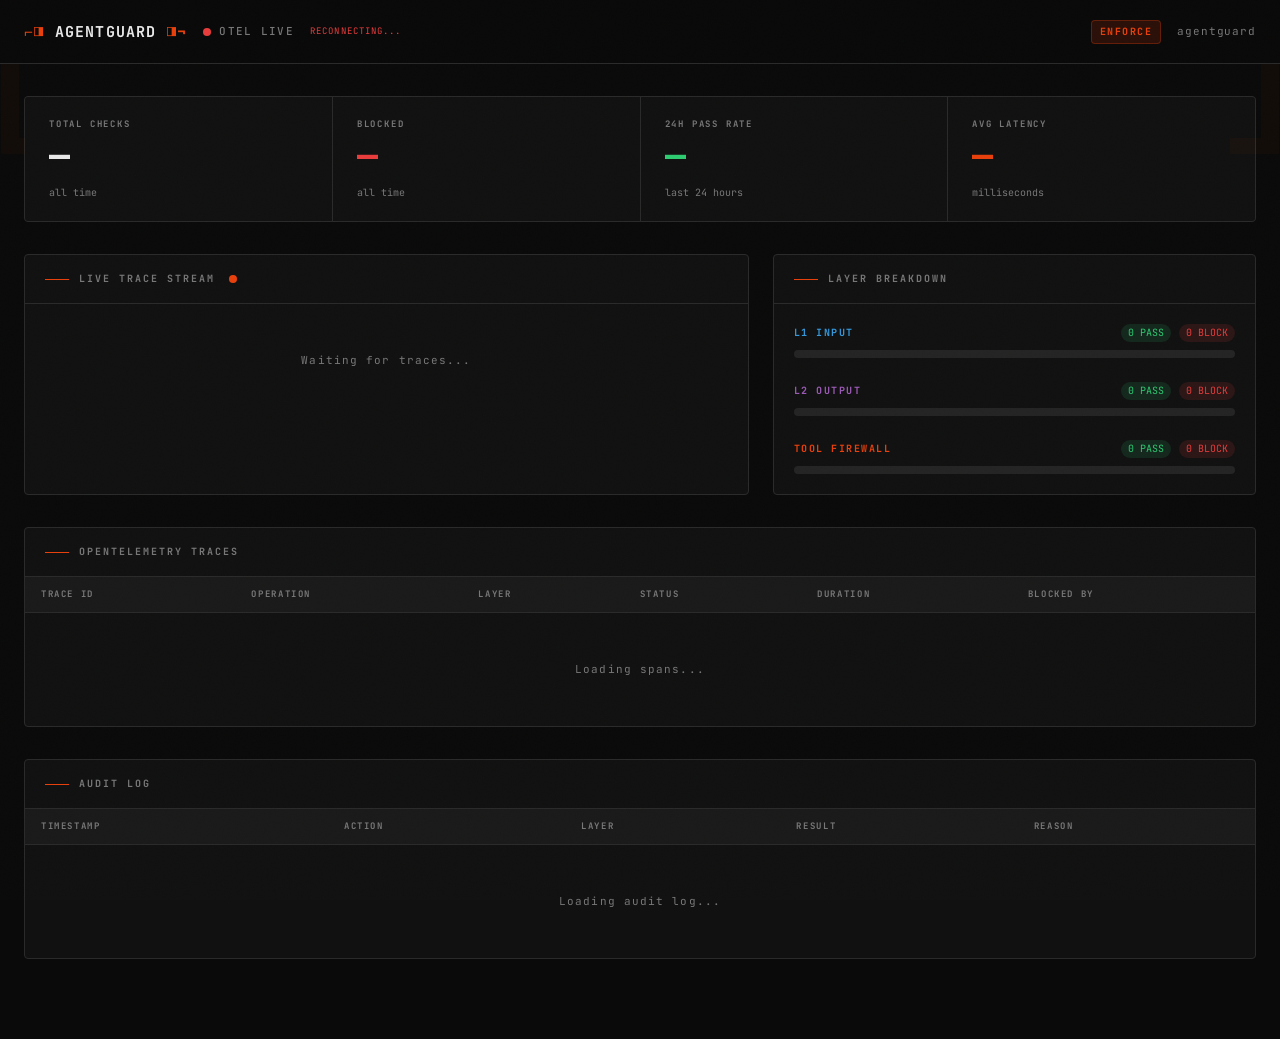
==== src/agentguard/dashboard/static/index.html @ bd4368d6 "feat(dashboard): add OTel live dashboard with Jaeger + NamoFans UI - FastAPI server proxies Jaeger R" ====
<!DOCTYPE html>
<html lang="en">
<head>
  <meta charset="UTF-8" />
  <meta name="viewport" content="width=device-width, initial-scale=1.0" />
  <title>AgentGuard — OTel Live Dashboard</title>
  <link rel="preconnect" href="https://fonts.googleapis.com" />
  <link rel="preconnect" href="https://fonts.gstatic.com" crossorigin />
  <link href="https://fonts.googleapis.com/css2?family=Bebas+Neue&family=Manrope:wght@400;500;600;700&family=JetBrains+Mono:wght@400;500;700&display=swap" rel="stylesheet" />

  <style>
    /* =========================================================
       DESIGN TOKENS
    ========================================================= */
    :root {
      --black:    #0a0a0a;
      --black2:   #111111;
      --black3:   #1a1a1a;
      --black4:   #242424;
      --border:   #2a2a2a;
      --border2:  #333333;
      --text:     #e8e8e8;
      --muted:    #777777;
      --orange:   #e8400c;
      --orange2:  #ff5a2b;
      --red:      #e83c3c;
      --green:    #2ecc71;
      --green2:   #27ae60;
      --blue:     #3498db;
      --mono:     'JetBrains Mono', monospace;
      --sans:     'Manrope', sans-serif;
      --display:  'Bebas Neue', sans-serif;
      --radius:   4px;
      --nav-h:    64px;
    }

    /* =========================================================
       RESET + BASE
    ========================================================= */
    *, *::before, *::after { box-sizing: border-box; margin: 0; padding: 0; }

    html { scroll-behavior: smooth; }

    body {
      background: var(--black);
      color: var(--text);
      font-family: var(--sans);
      font-size: 14px;
      line-height: 1.6;
      min-height: 100vh;
      overflow-x: hidden;
    }

    /* grain overlay */
    body::after {
      content: '';
      position: fixed;
      inset: 0;
      pointer-events: none;
      z-index: 9999;
      background-image: url("data:image/svg+xml,%3Csvg xmlns='http://www.w3.org/2000/svg' width='300' height='300'%3E%3Cfilter id='noise'%3E%3CfeTurbulence type='fractalNoise' baseFrequency='0.85' numOctaves='4' stitchTiles='stitch'/%3E%3C/filter%3E%3Crect width='300' height='300' filter='url(%23noise)' opacity='0.04'/%3E%3C/svg%3E");
      opacity: 0.4;
    }

    a { color: inherit; text-decoration: none; }

    /* =========================================================
       SCROLLBAR
    ========================================================= */
    ::-webkit-scrollbar { width: 6px; height: 6px; }
    ::-webkit-scrollbar-track { background: var(--black2); }
    ::-webkit-scrollbar-thumb { background: var(--border2); border-radius: 3px; }

    /* =========================================================
       KEYFRAMES
    ========================================================= */
    @keyframes pulse {
      0%, 100% { opacity: 1; transform: scale(1); }
      50%       { opacity: 0.4; transform: scale(0.8); }
    }

    @keyframes fadeUp {
      from { opacity: 0; transform: translateY(8px); }
      to   { opacity: 1; transform: translateY(0); }
    }

    @keyframes growWidth {
      from { width: 0%; }
      to   { width: var(--target-w, 0%); }
    }

    /* =========================================================
       NAVBAR
    ========================================================= */
    .navbar {
      position: fixed;
      top: 0; left: 0; right: 0;
      height: var(--nav-h);
      background: rgba(10,10,10,0.92);
      backdrop-filter: blur(16px);
      -webkit-backdrop-filter: blur(16px);
      border-bottom: 1px solid var(--border);
      z-index: 100;
      display: flex;
      align-items: center;
      padding: 0 24px;
      gap: 16px;
    }

    .nav-logo {
      font-family: var(--mono);
      font-size: 15px;
      font-weight: 700;
      letter-spacing: 0.08em;
      color: var(--text);
      white-space: nowrap;
    }

    .nav-logo span { color: var(--orange); }

    .nav-live {
      display: flex;
      align-items: center;
      gap: 8px;
      font-family: var(--mono);
      font-size: 11px;
      font-weight: 500;
      letter-spacing: 0.12em;
      color: var(--muted);
      text-transform: uppercase;
    }

    .nav-dot {
      width: 8px; height: 8px;
      border-radius: 50%;
      background: var(--orange);
      animation: pulse 2s ease-in-out infinite;
      flex-shrink: 0;
    }

    .nav-dot.green { background: var(--green); }
    .nav-dot.red   { background: var(--red); animation: pulse 1s ease-in-out infinite; }

    .nav-spacer { flex: 1; }

    .nav-badge {
      font-family: var(--mono);
      font-size: 10px;
      font-weight: 700;
      letter-spacing: 0.15em;
      padding: 3px 8px;
      border-radius: var(--radius);
      text-transform: uppercase;
    }

    .badge-enforce  { background: rgba(232,64,12,0.15); color: var(--orange); border: 1px solid rgba(232,64,12,0.3); }
    .badge-monitor  { background: rgba(52,152,219,0.15); color: var(--blue); border: 1px solid rgba(52,152,219,0.3); }
    .badge-dryrun   { background: rgba(119,119,119,0.15); color: var(--muted); border: 1px solid rgba(119,119,119,0.3); }

    .nav-service {
      font-family: var(--mono);
      font-size: 11px;
      color: var(--muted);
      letter-spacing: 0.08em;
    }

    /* =========================================================
       LAYOUT
    ========================================================= */
    .page {
      padding-top: calc(var(--nav-h) + 24px);
      padding-bottom: 48px;
      max-width: 1400px;
      margin: 0 auto;
      padding-left: 24px;
      padding-right: 24px;
    }

    /* =========================================================
       EYEBROW
    ========================================================= */
    .eyebrow {
      display: flex;
      align-items: center;
      gap: 10px;
      font-family: var(--mono);
      font-size: 10px;
      font-weight: 700;
      letter-spacing: 0.2em;
      color: var(--muted);
      text-transform: uppercase;
      margin-bottom: 16px;
    }

    .eyebrow::before {
      content: '';
      display: inline-block;
      width: 24px; height: 1px;
      background: var(--orange);
      flex-shrink: 0;
    }

    /* =========================================================
       STATS STRIP
    ========================================================= */
    .stats-strip {
      display: grid;
      grid-template-columns: repeat(4, 1fr);
      gap: 1px;
      background: var(--border);
      border: 1px solid var(--border);
      border-radius: var(--radius);
      overflow: hidden;
      margin-bottom: 32px;
    }

    .stat-card {
      background: var(--black2);
      padding: 20px 24px;
      transition: background 0.2s ease;
      position: relative;
      overflow: hidden;
    }

    .stat-card::before {
      content: '';
      position: absolute;
      top: 0; left: 0; right: 0;
      height: 2px;
      background: transparent;
      transition: background 0.2s ease;
    }

    .stat-card:hover::before   { background: var(--orange); }
    .stat-card:hover           { background: var(--black3); }

    .stat-label {
      font-family: var(--mono);
      font-size: 9px;
      font-weight: 700;
      letter-spacing: 0.2em;
      text-transform: uppercase;
      color: var(--muted);
      margin-bottom: 8px;
    }

    .stat-value {
      font-family: var(--display);
      font-size: 42px;
      line-height: 1;
      letter-spacing: 0.02em;
    }

    .stat-value.white  { color: var(--text); }
    .stat-value.red    { color: var(--red); }
    .stat-value.green  { color: var(--green); }
    .stat-value.orange { color: var(--orange); }

    .stat-sub {
      font-family: var(--mono);
      font-size: 10px;
      color: var(--muted);
      margin-top: 4px;
    }

    /* =========================================================
       TWO-COLUMN SPLIT
    ========================================================= */
    .two-col {
      display: grid;
      grid-template-columns: 60fr 40fr;
      gap: 24px;
      margin-bottom: 32px;
    }

    @media (max-width: 900px) {
      .two-col { grid-template-columns: 1fr; }
      .stats-strip { grid-template-columns: repeat(2, 1fr); }
    }

    /* =========================================================
       PANEL / CARD BASE
    ========================================================= */
    .panel {
      background: var(--black2);
      border: 1px solid var(--border);
      border-radius: var(--radius);
      overflow: hidden;
    }

    .panel-header {
      padding: 16px 20px;
      border-bottom: 1px solid var(--border);
      display: flex;
      align-items: center;
      gap: 10px;
    }

    .panel-body {
      padding: 0;
      overflow: hidden;
    }

    /* =========================================================
       LIVE FEED
    ========================================================= */
    .feed-list {
      list-style: none;
      max-height: 420px;
      overflow-y: auto;
    }

    .feed-row {
      display: grid;
      grid-template-columns: 90px 1fr 80px 72px 64px;
      gap: 0;
      padding: 10px 20px;
      border-bottom: 1px solid var(--border);
      align-items: center;
      animation: fadeUp 0.25s ease both;
      transition: background 0.15s ease;
      cursor: default;
    }

    .feed-row:hover { background: var(--black3); }

    .feed-ts {
      font-family: var(--mono);
      font-size: 10px;
      color: var(--muted);
    }

    .feed-op {
      font-family: var(--mono);
      font-size: 11px;
      color: var(--text);
      white-space: nowrap;
      overflow: hidden;
      text-overflow: ellipsis;
    }

    .feed-layer { justify-self: center; }
    .feed-status { justify-self: center; }

    .feed-dur {
      font-family: var(--mono);
      font-size: 10px;
      color: var(--muted);
      text-align: right;
    }

    /* Layer tag */
    .layer-tag {
      font-family: var(--mono);
      font-size: 9px;
      font-weight: 700;
      letter-spacing: 0.1em;
      padding: 2px 6px;
      border-radius: 2px;
      text-transform: uppercase;
      white-space: nowrap;
    }

    .layer-l1    { background: rgba(52,152,219,0.12); color: var(--blue); }
    .layer-l2    { background: rgba(155,89,182,0.12); color: #9b59b6; }
    .layer-tool  { background: rgba(232,64,12,0.12);  color: var(--orange); }
    .layer-unk   { background: rgba(119,119,119,0.12); color: var(--muted); }

    /* Status pill */
    .pill {
      font-family: var(--mono);
      font-size: 9px;
      font-weight: 700;
      letter-spacing: 0.12em;
      padding: 2px 8px;
      border-radius: 20px;
      text-transform: uppercase;
      white-space: nowrap;
    }

    .pill-safe    { background: rgba(46,204,113,0.12); color: var(--green); border: 1px solid rgba(46,204,113,0.25); }
    .pill-blocked { background: rgba(232,60,60,0.12);  color: var(--red);   border: 1px solid rgba(232,60,60,0.25); }

    /* =========================================================
       LAYER BREAKDOWN
    ========================================================= */
    .breakdown-list {
      list-style: none;
      padding: 20px;
      display: flex;
      flex-direction: column;
      gap: 24px;
    }

    .breakdown-item {}

    .breakdown-meta {
      display: flex;
      justify-content: space-between;
      align-items: center;
      margin-bottom: 8px;
    }

    .breakdown-label {
      font-family: var(--mono);
      font-size: 10px;
      font-weight: 700;
      letter-spacing: 0.15em;
      text-transform: uppercase;
    }

    .breakdown-counts {
      display: flex;
      gap: 8px;
    }

    .count-badge {
      font-family: var(--mono);
      font-size: 10px;
      padding: 1px 7px;
      border-radius: 20px;
    }

    .count-pass  { background: rgba(46,204,113,0.12); color: var(--green); }
    .count-block { background: rgba(232,60,60,0.12);  color: var(--red); }

    .bar-track {
      height: 8px;
      background: var(--black4);
      border-radius: 4px;
      overflow: hidden;
      position: relative;
    }

    .bar-fill {
      position: absolute;
      top: 0; left: 0;
      height: 100%;
      border-radius: 4px;
    }

    .bar-pass  { background: var(--green2); }
    .bar-block { background: var(--red); }

    /* =========================================================
       TABLES
    ========================================================= */
    .section { margin-bottom: 32px; }

    .table-wrap {
      overflow-x: auto;
    }

    table {
      width: 100%;
      border-collapse: collapse;
    }

    thead tr {
      background: var(--black3);
      border-bottom: 1px solid var(--border);
    }

    th {
      font-family: var(--mono);
      font-size: 9px;
      font-weight: 700;
      letter-spacing: 0.18em;
      text-transform: uppercase;
      color: var(--muted);
      padding: 10px 16px;
      text-align: left;
      white-space: nowrap;
    }

    tbody tr {
      border-bottom: 1px solid var(--border);
      cursor: pointer;
      transition: background 0.12s ease;
    }

    tbody tr:hover { background: var(--black3); }

    tbody tr:last-child { border-bottom: none; }

    td {
      padding: 10px 16px;
      font-family: var(--mono);
      font-size: 11px;
      color: var(--text);
      vertical-align: middle;
    }

    .td-muted { color: var(--muted); }
    .td-orange { color: var(--orange); }

    /* Expandable row */
    .span-detail-row {
      display: none;
      background: var(--black);
    }

    .span-detail-row.open { display: table-row; }

    .span-detail-inner {
      padding: 12px 16px 16px 16px;
      font-family: var(--mono);
      font-size: 11px;
      color: var(--muted);
      line-height: 1.8;
      border-top: 1px solid var(--border);
    }

    .span-detail-inner strong {
      color: var(--orange);
      font-weight: 600;
    }

    /* =========================================================
       DECORATIVE BRACKETS
    ========================================================= */
    .brackets {
      position: relative;
    }

    .brackets::before,
    .brackets::after {
      content: attr(data-bracket);
      position: absolute;
      font-family: var(--mono);
      font-size: 200px;
      line-height: 1;
      color: rgba(232,64,12,0.04);
      pointer-events: none;
      user-select: none;
      top: -40px;
    }

    .brackets::before { content: '['; left: -40px; }
    .brackets::after  { content: ']'; right: -40px; }

    /* =========================================================
       STATUS PILL VARIANTS
    ========================================================= */
    .s-success   { background: rgba(46,204,113,0.12); color: var(--green); border: 1px solid rgba(46,204,113,0.25); }
    .s-highlight { background: rgba(232,60,60,0.12);  color: var(--red);   border: 1px solid rgba(232,60,60,0.25); }

    /* =========================================================
       EMPTY STATE
    ========================================================= */
    .empty-state {
      padding: 48px 24px;
      text-align: center;
      font-family: var(--mono);
      font-size: 11px;
      color: var(--muted);
      letter-spacing: 0.1em;
    }

    /* =========================================================
       CONNECTION STATUS
    ========================================================= */
    #conn-status {
      font-family: var(--mono);
      font-size: 9px;
      letter-spacing: 0.12em;
      text-transform: uppercase;
      transition: color 0.3s;
    }

  </style>
</head>
<body>

<!-- =========================================================
     NAVBAR
========================================================= -->
<nav class="navbar">
  <div class="nav-logo">
    <span>⌐◨</span> AGENTGUARD <span>◨¬</span>
  </div>

  <div class="nav-live">
    <div class="nav-dot" id="live-dot"></div>
    OTEL LIVE
  </div>

  <span id="conn-status" style="color: var(--muted);">connecting...</span>

  <div class="nav-spacer"></div>

  <span id="nav-mode-badge" class="nav-badge badge-enforce">ENFORCE</span>
  <span class="nav-service" id="nav-service">agentguard</span>
</nav>

<!-- =========================================================
     PAGE
========================================================= -->
<main class="page brackets">

  <!-- STATS STRIP -->
  <div class="stats-strip" style="margin-top:8px;">
    <div class="stat-card">
      <div class="stat-label">Total Checks</div>
      <div class="stat-value white" id="stat-total">—</div>
      <div class="stat-sub">all time</div>
    </div>
    <div class="stat-card">
      <div class="stat-label">Blocked</div>
      <div class="stat-value red" id="stat-blocked">—</div>
      <div class="stat-sub">all time</div>
    </div>
    <div class="stat-card">
      <div class="stat-label">24h Pass Rate</div>
      <div class="stat-value green" id="stat-passrate">—</div>
      <div class="stat-sub">last 24 hours</div>
    </div>
    <div class="stat-card">
      <div class="stat-label">Avg Latency</div>
      <div class="stat-value orange" id="stat-latency">—</div>
      <div class="stat-sub">milliseconds</div>
    </div>
  </div>

  <!-- TWO-COLUMN LAYOUT -->
  <div class="two-col">

    <!-- LEFT: LIVE FEED -->
    <div class="panel">
      <div class="panel-header">
        <div class="eyebrow" style="margin:0;">LIVE TRACE STREAM</div>
        <div class="nav-dot" style="margin-left:4px;"></div>
      </div>
      <div class="panel-body">
        <ul class="feed-list" id="feed-list">
          <li class="empty-state" id="feed-empty">Waiting for traces...</li>
        </ul>
      </div>
    </div>

    <!-- RIGHT: LAYER BREAKDOWN -->
    <div class="panel">
      <div class="panel-header">
        <div class="eyebrow" style="margin:0;">LAYER BREAKDOWN</div>
      </div>
      <div class="panel-body">
        <ul class="breakdown-list">

          <li class="breakdown-item">
            <div class="breakdown-meta">
              <span class="breakdown-label" style="color:var(--blue);">L1 INPUT</span>
              <div class="breakdown-counts">
                <span class="count-badge count-pass" id="l1-pass">0 PASS</span>
                <span class="count-badge count-block" id="l1-block">0 BLOCK</span>
              </div>
            </div>
            <div class="bar-track">
              <div class="bar-fill bar-pass" id="l1-bar-pass" style="width:0%;"></div>
            </div>
          </li>

          <li class="breakdown-item">
            <div class="breakdown-meta">
              <span class="breakdown-label" style="color:#9b59b6;">L2 OUTPUT</span>
              <div class="breakdown-counts">
                <span class="count-badge count-pass" id="l2-pass">0 PASS</span>
                <span class="count-badge count-block" id="l2-block">0 BLOCK</span>
              </div>
            </div>
            <div class="bar-track">
              <div class="bar-fill bar-pass" id="l2-bar-pass" style="width:0%;"></div>
            </div>
          </li>

          <li class="breakdown-item">
            <div class="breakdown-meta">
              <span class="breakdown-label" style="color:var(--orange);">TOOL FIREWALL</span>
              <div class="breakdown-counts">
                <span class="count-badge count-pass" id="tf-pass">0 PASS</span>
                <span class="count-badge count-block" id="tf-block">0 BLOCK</span>
              </div>
            </div>
            <div class="bar-track">
              <div class="bar-fill bar-pass" id="tf-bar-pass" style="width:0%;"></div>
            </div>
          </li>

        </ul>
      </div>
    </div>

  </div>

  <!-- OTEL SPANS TABLE -->
  <div class="section panel">
    <div class="panel-header">
      <div class="eyebrow" style="margin:0;">OPENTELEMETRY TRACES</div>
    </div>
    <div class="panel-body table-wrap">
      <table id="spans-table">
        <thead>
          <tr>
            <th>Trace ID</th>
            <th>Operation</th>
            <th>Layer</th>
            <th>Status</th>
            <th>Duration</th>
            <th>Blocked By</th>
          </tr>
        </thead>
        <tbody id="spans-tbody">
          <tr><td colspan="6" class="empty-state">Loading spans...</td></tr>
        </tbody>
      </table>
    </div>
  </div>

  <!-- AUDIT LOG TABLE -->
  <div class="section panel">
    <div class="panel-header">
      <div class="eyebrow" style="margin:0;">AUDIT LOG</div>
    </div>
    <div class="panel-body table-wrap">
      <table id="audit-table">
        <thead>
          <tr>
            <th>Timestamp</th>
            <th>Action</th>
            <th>Layer</th>
            <th>Result</th>
            <th>Reason</th>
          </tr>
        </thead>
        <tbody id="audit-tbody">
          <tr><td colspan="5" class="empty-state">Loading audit log...</td></tr>
        </tbody>
      </table>
    </div>
  </div>

</main>

<script>
// =========================================================
//  UTILITIES
// =========================================================

const $ = id => document.getElementById(id);

function fmtTime(ms) {
  const d = new Date(ms);
  return d.toLocaleTimeString('en-US', { hour12: false, hour: '2-digit', minute: '2-digit', second: '2-digit' });
}

function fmtTs(isoStr) {
  try {
    const d = new Date(isoStr);
    return d.toLocaleTimeString('en-US', { hour12: false });
  } catch { return isoStr; }
}

function layerClass(layer) {
  if (layer === 'l1_input')     return 'layer-l1';
  if (layer === 'l2_output')    return 'layer-l2';
  if (layer === 'tool_firewall') return 'layer-tool';
  return 'layer-unk';
}

function layerLabel(layer) {
  if (layer === 'l1_input')     return 'L1';
  if (layer === 'l2_output')    return 'L2';
  if (layer === 'tool_firewall') return 'TOOL';
  return layer || '—';
}

function pillHtml(status) {
  if (status === 'blocked') return '<span class="pill pill-blocked">BLOCKED</span>';
  return '<span class="pill pill-safe">SAFE</span>';
}

function shortId(id) {
  return id ? id.slice(0, 12) + '…' : '—';
}

// =========================================================
//  STATS CARDS
// =========================================================

function handleStats(data) {
  $('stat-total').textContent   = data.total_spans ?? '—';
  $('stat-blocked').textContent = data.blocked_spans ?? '—';

  const pr = data.pass_rate_24h;
  $('stat-passrate').textContent = (pr != null) ? (pr * 100).toFixed(1) + '%' : '—';

  const lat = data.avg_duration_ms;
  $('stat-latency').textContent = (lat != null) ? lat + 'ms' : '—';

  // Layer breakdown bars
  const lb = data.layer_breakdown || {};

  function updateLayer(prefix, layerData) {
    if (!layerData) return;
    const pass  = layerData.pass  || 0;
    const block = layerData.block || 0;
    const total = pass + block;
    const passW = total > 0 ? Math.round((pass / total) * 100) : 0;

    $(prefix + '-pass').textContent  = pass  + ' PASS';
    $(prefix + '-block').textContent = block + ' BLOCK';

    const bar = $(prefix + '-bar-pass');
    bar.style.width = passW + '%';
    bar.style.animation = 'none';
    bar.getBoundingClientRect(); // reflow
    bar.style.animation = '';
  }

  updateLayer('l1', lb.l1_input);
  updateLayer('l2', lb.l2_output);
  updateLayer('tf', lb.tool_firewall);
}

// =========================================================
//  LIVE FEED
// =========================================================

let feedCount = 0;
const MAX_FEED = 50;

function handleSpan(data) {
  const list = $('feed-list');
  const empty = $('feed-empty');
  if (empty) empty.remove();

  const li = document.createElement('li');
  li.className = 'feed-row';

  const ts = data.start_ms ? fmtTime(data.start_ms) : '—';
  const op = data.operation_name || '—';
  const layer = data.layer || 'unknown';
  const status = data.status || 'safe';
  const dur = data.duration_ms != null ? data.duration_ms + 'ms' : '—';
  const blockedBy = data.blocked_by || '';

  li.innerHTML = `
    <span class="feed-ts">${ts}</span>
    <span class="feed-op" title="${op}">${op}</span>
    <span class="feed-layer"><span class="layer-tag ${layerClass(layer)}">${layerLabel(layer)}</span></span>
    <span class="feed-status">${pillHtml(status)}</span>
    <span class="feed-dur">${dur}</span>
  `;

  if (status === 'blocked' && blockedBy) {
    const byEl = document.createElement('span');
    byEl.style.cssText = 'display:block;font-family:var(--mono);font-size:9px;color:var(--orange);margin-top:2px;';
    byEl.textContent = '↳ ' + blockedBy;
    li.querySelector('.feed-op').after(byEl);
  }

  list.prepend(li);
  feedCount++;

  // Trim oldest rows
  while (list.children.length > MAX_FEED) {
    list.removeChild(list.lastChild);
  }
}

// =========================================================
//  SPANS TABLE
// =========================================================

let openDetailRow = null;

function renderSpans(spans) {
  const tbody = $('spans-tbody');
  if (!spans || spans.length === 0) {
    tbody.innerHTML = '<tr><td colspan="6" class="empty-state">No spans yet — run an agent to generate traces.</td></tr>';
    return;
  }

  tbody.innerHTML = '';
  spans.slice(0, 100).forEach((span, i) => {
    const row = document.createElement('tr');
    row.dataset.spanId = span.span_id;

    const layer = span.layer || 'unknown';
    const status = span.status || 'safe';

    row.innerHTML = `
      <td class="td-muted">${shortId(span.trace_id)}</td>
      <td>${span.operation_name || '—'}</td>
      <td><span class="layer-tag ${layerClass(layer)}">${layerLabel(layer)}</span></td>
      <td>${pillHtml(status)}</td>
      <td class="td-muted">${span.duration_ms != null ? span.duration_ms + 'ms' : '—'}</td>
      <td class="td-orange">${span.blocked_by || '—'}</td>
    `;

    // Detail row
    const detailRow = document.createElement('tr');
    detailRow.className = 'span-detail-row';
    detailRow.id = 'detail-' + i;

    const tagLines = Object.entries(span.tags || {})
      .map(([k, v]) => `<strong>${k}</strong>=${v}`)
      .join('<br>');

    detailRow.innerHTML = `<td colspan="6">
      <div class="span-detail-inner">
        <strong style="color:var(--muted);font-size:9px;letter-spacing:0.15em;">TRACE ID</strong><br>
        ${span.trace_id || '—'}<br><br>
        <strong style="color:var(--muted);font-size:9px;letter-spacing:0.15em;">SPAN ID</strong><br>
        ${span.span_id || '—'}<br><br>
        <strong style="color:var(--muted);font-size:9px;letter-spacing:0.15em;">TAGS</strong><br>
        ${tagLines || '(none)'}
      </div>
    </td>`;

    row.addEventListener('click', () => {
      if (openDetailRow && openDetailRow !== detailRow) {
        openDetailRow.classList.remove('open');
      }
      detailRow.classList.toggle('open');
      openDetailRow = detailRow.classList.contains('open') ? detailRow : null;
    });

    tbody.appendChild(row);
    tbody.appendChild(detailRow);
  });
}

async function loadSpans() {
  try {
    const resp = await fetch('/api/spans?limit=100');
    if (!resp.ok) return;
    const spans = await resp.json();
    renderSpans(spans);
  } catch (e) {
    console.warn('Failed to load spans:', e);
  }
}

// =========================================================
//  AUDIT TABLE
// =========================================================

function renderAudit(records) {
  const tbody = $('audit-tbody');
  if (!records || records.length === 0) {
    tbody.innerHTML = '<tr><td colspan="5" class="empty-state">No audit records yet.</td></tr>';
    return;
  }

  tbody.innerHTML = '';
  records.slice(0, 50).forEach(rec => {
    const row = document.createElement('tr');
    const safe = rec.safe === 1 || rec.safe === true;
    const pillClass = safe ? 's-success' : 's-highlight';
    const pillText  = safe ? 'ALLOWED' : 'BLOCKED';
    const layer = rec.layer || '—';
    const reason = rec.reason || '—';
    const ts = fmtTs(rec.ts);

    row.innerHTML = `
      <td class="td-muted">${ts}</td>
      <td>${rec.action || '—'}</td>
      <td><span class="layer-tag ${layerClass(layer)}">${layerLabel(layer)}</span></td>
      <td><span class="pill ${pillClass}">${pillText}</span></td>
      <td class="td-muted">${reason}</td>
    `;
    tbody.appendChild(row);
  });
}

async function loadAudit() {
  try {
    const resp = await fetch('/api/audit?limit=50');
    if (!resp.ok) return;
    const records = await resp.json();
    renderAudit(records);
  } catch (e) {
    console.warn('Failed to load audit:', e);
  }
}

// =========================================================
//  INITIAL STATS LOAD
// =========================================================

async function loadStats() {
  try {
    const resp = await fetch('/api/stats');
    if (!resp.ok) return;
    const stats = await resp.json();
    handleStats(stats);
  } catch (e) {
    console.warn('Failed to load initial stats:', e);
  }
}

// =========================================================
//  SSE CONNECTION
// =========================================================

let evtSource = null;
let reconnectTimer = null;

function connectSSE() {
  if (evtSource) evtSource.close();

  evtSource = new EventSource('/events');

  evtSource.addEventListener('span', e => {
    try {
      const data = JSON.parse(e.data);
      handleSpan(data);
    } catch { /* ignore parse errors */ }
  });

  evtSource.addEventListener('stats', e => {
    try {
      const data = JSON.parse(e.data);
      handleStats(data);
      // Refresh tables on stats update
      loadSpans();
      loadAudit();
    } catch { /* ignore */ }
  });

  evtSource.onopen = () => {
    const dot = $('live-dot');
    dot.classList.add('green');
    dot.classList.remove('red');
    $('conn-status').textContent = 'connected';
    $('conn-status').style.color = 'var(--green)';
    if (reconnectTimer) { clearTimeout(reconnectTimer); reconnectTimer = null; }
  };

  evtSource.onerror = () => {
    const dot = $('live-dot');
    dot.classList.add('red');
    dot.classList.remove('green');
    $('conn-status').textContent = 'reconnecting...';
    $('conn-status').style.color = 'var(--red)';
    evtSource.close();
    if (!reconnectTimer) {
      reconnectTimer = setTimeout(() => {
        reconnectTimer = null;
        connectSSE();
      }, 3000);
    }
  };
}

// =========================================================
//  BOOT
// =========================================================

document.addEventListener('DOMContentLoaded', () => {
  loadStats();
  loadSpans();
  loadAudit();
  connectSSE();
});
</script>
</body>
</html>
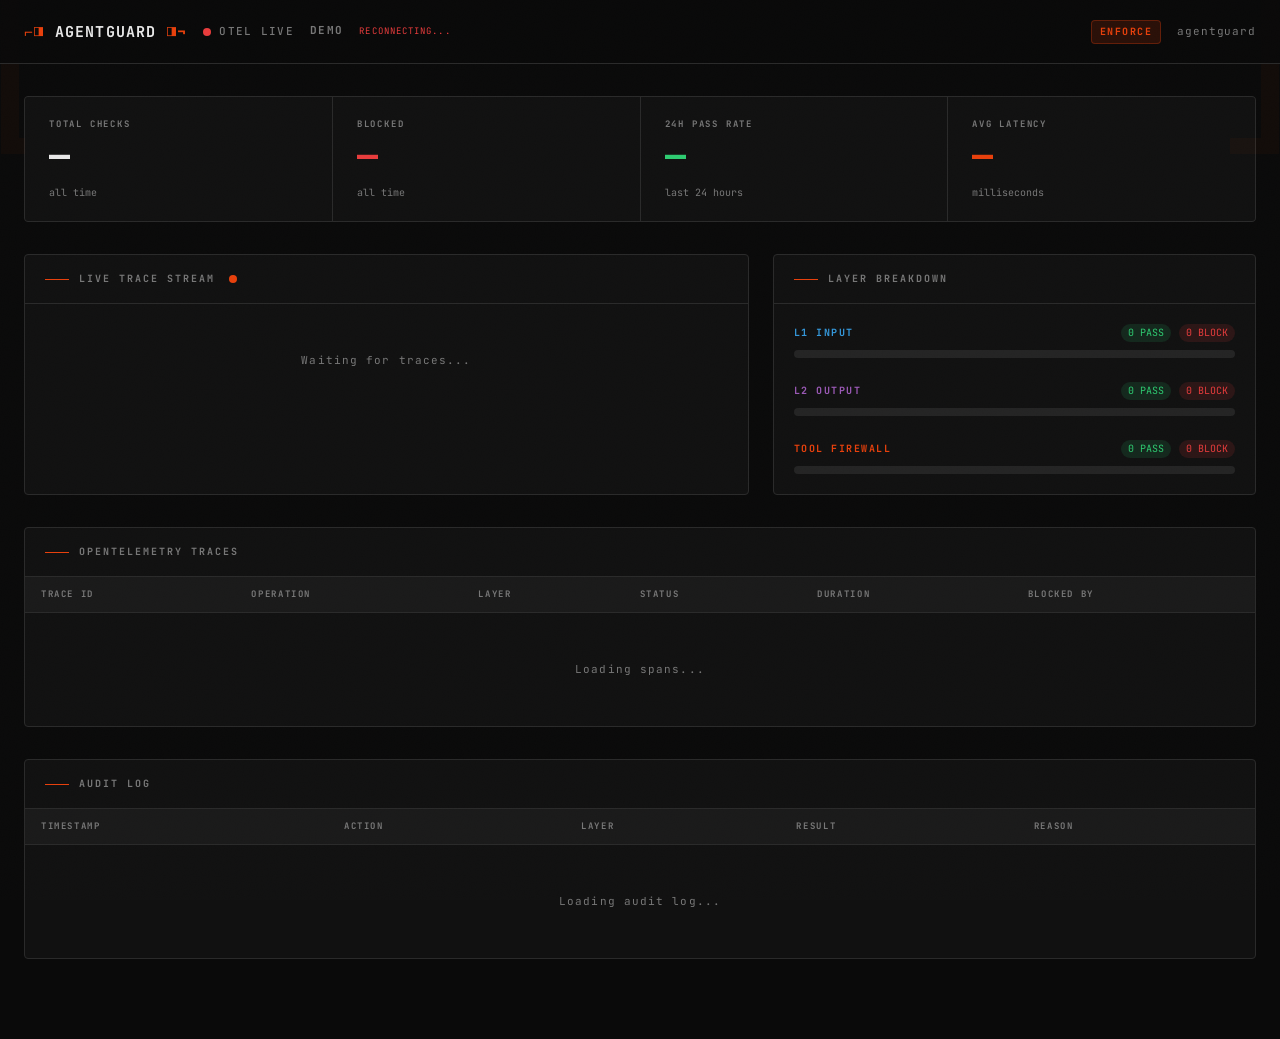
==== commit d990dec9: "feat(dashboard): add Demo UI playground at /demo" ====
--- a/src/agentguard/dashboard/static/index.html
+++ b/src/agentguard/dashboard/static/index.html
@@ -584,6 +584,8 @@
     <div class="nav-dot" id="live-dot"></div>
     OTEL LIVE
   </div>
+
+  <a href="/demo" style="font-family:var(--mono);font-size:11px;font-weight:700;letter-spacing:0.12em;color:var(--muted);text-transform:uppercase;text-decoration:none;padding:4px 0;border-bottom:2px solid transparent;transition:color 0.15s,border-color 0.15s;" onmouseover="this.style.color='var(--text)'" onmouseout="this.style.color='var(--muted)'">DEMO</a>
 
   <span id="conn-status" style="color: var(--muted);">connecting...</span>
 
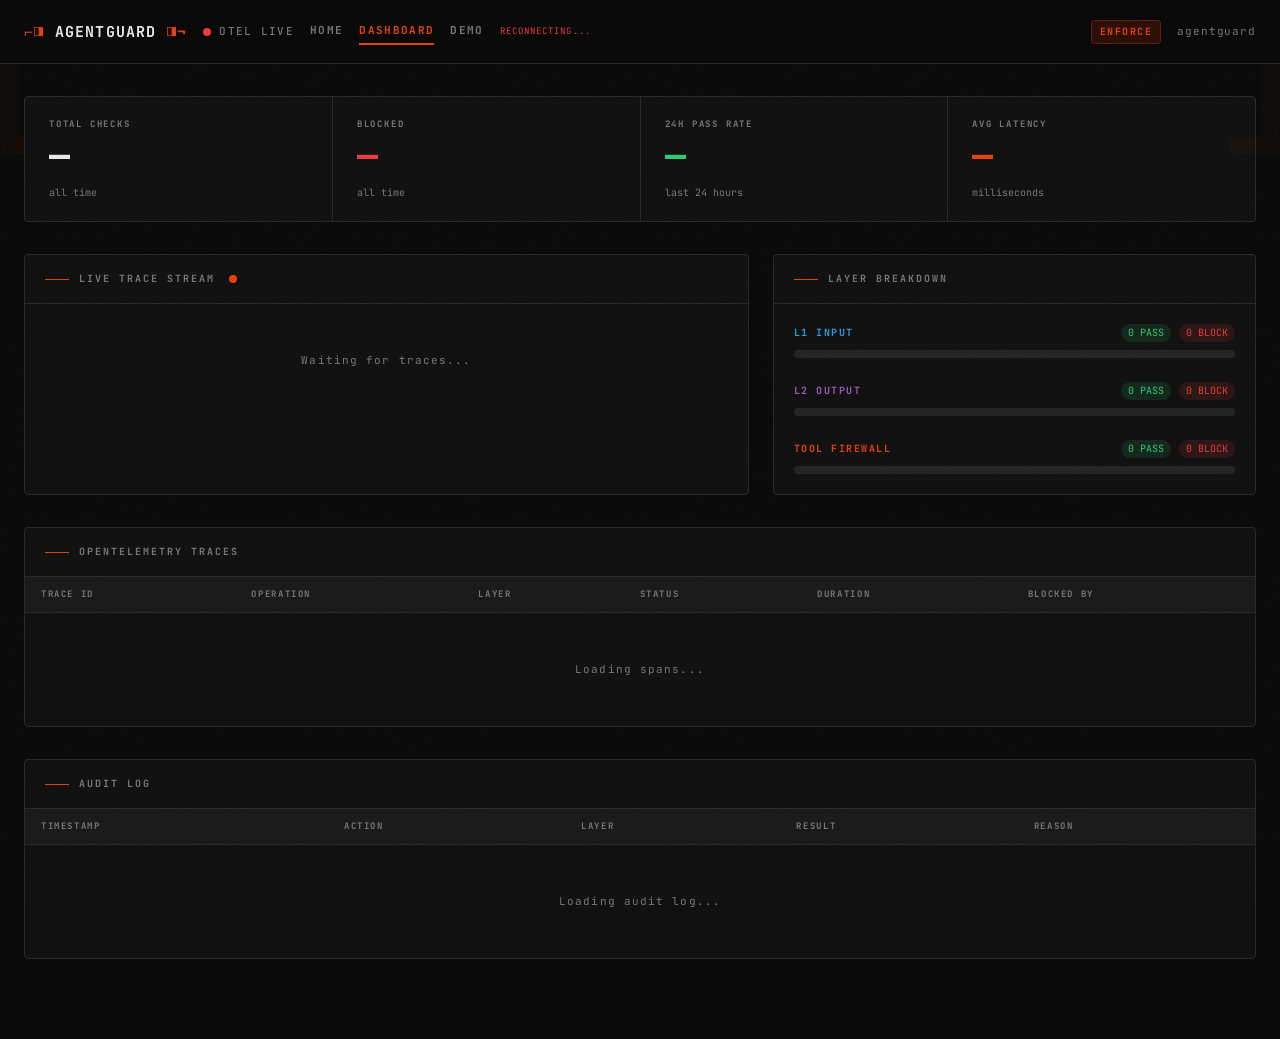
==== commit dfd4ca26: "feat(dashboard): add landing page, reroute / → landing, /dashboard → OTel" ====
--- a/src/agentguard/dashboard/static/index.html
+++ b/src/agentguard/dashboard/static/index.html
@@ -585,6 +585,8 @@
     OTEL LIVE
   </div>
 
+  <a href="/" style="font-family:var(--mono);font-size:11px;font-weight:700;letter-spacing:0.12em;color:var(--muted);text-transform:uppercase;text-decoration:none;padding:4px 0;border-bottom:2px solid transparent;transition:color 0.15s,border-color 0.15s;" onmouseover="this.style.color='var(--text)'" onmouseout="this.style.color='var(--muted)'">HOME</a>
+  <a href="/dashboard" style="font-family:var(--mono);font-size:11px;font-weight:700;letter-spacing:0.12em;color:var(--orange);text-transform:uppercase;text-decoration:none;padding:4px 0;border-bottom:2px solid var(--orange);">DASHBOARD</a>
   <a href="/demo" style="font-family:var(--mono);font-size:11px;font-weight:700;letter-spacing:0.12em;color:var(--muted);text-transform:uppercase;text-decoration:none;padding:4px 0;border-bottom:2px solid transparent;transition:color 0.15s,border-color 0.15s;" onmouseover="this.style.color='var(--text)'" onmouseout="this.style.color='var(--muted)'">DEMO</a>
 
   <span id="conn-status" style="color: var(--muted);">connecting...</span>
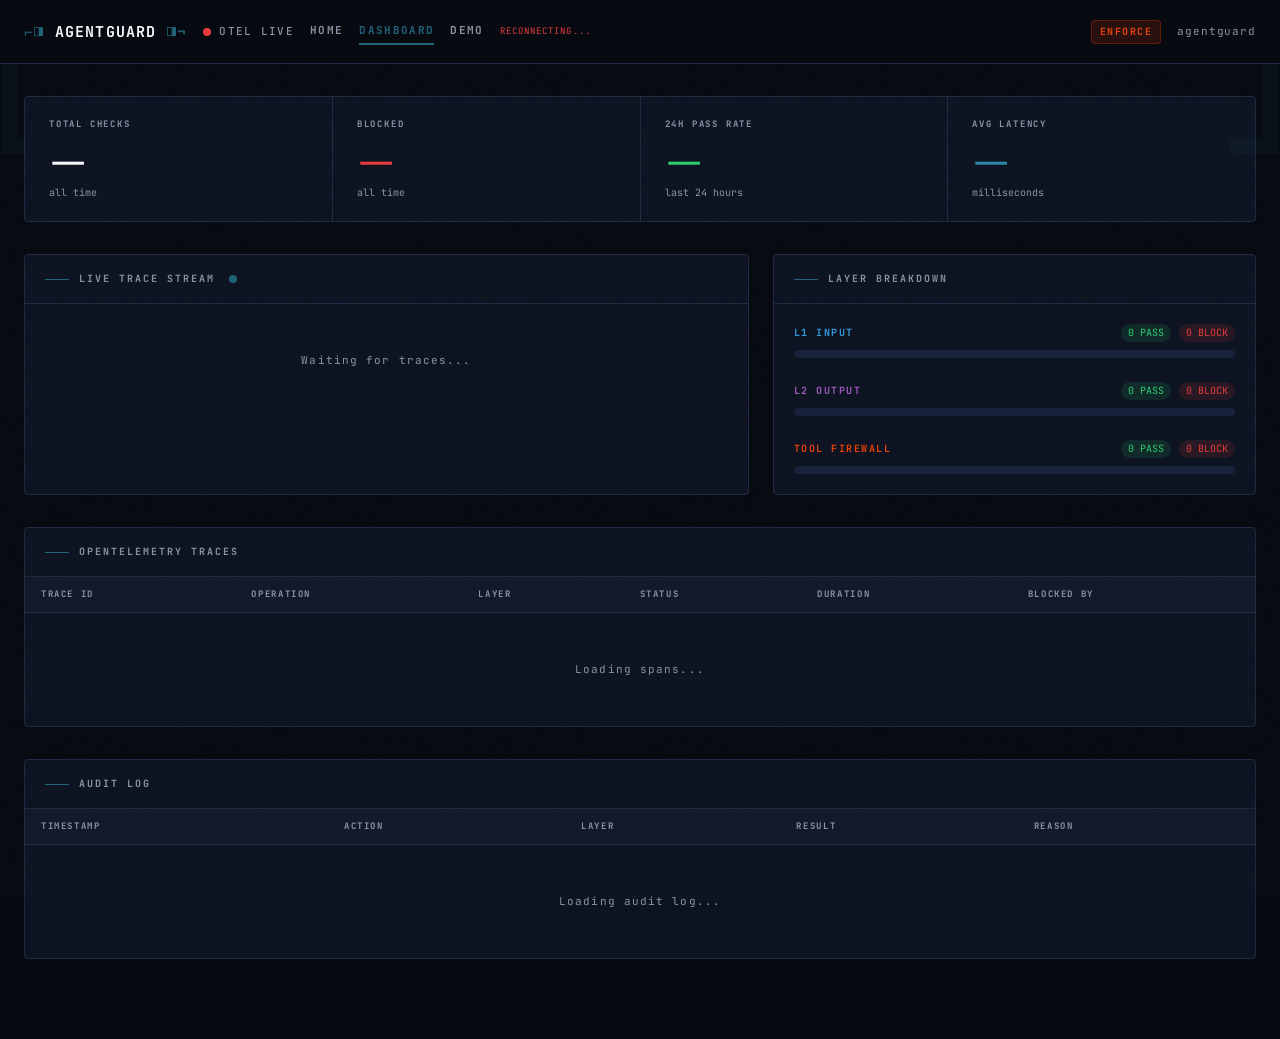
==== commit 066216ec: "feat(ui): blue theme for dashboard + demo, relative landing links Repaint dashboard and demo to matc" ====
--- a/src/agentguard/dashboard/static/index.html
+++ b/src/agentguard/dashboard/static/index.html
@@ -4,34 +4,38 @@
   <meta charset="UTF-8" />
   <meta name="viewport" content="width=device-width, initial-scale=1.0" />
   <title>AgentGuard — OTel Live Dashboard</title>
+  <link rel="icon" type="image/svg+xml" href="/favicon.svg" />
   <link rel="preconnect" href="https://fonts.googleapis.com" />
   <link rel="preconnect" href="https://fonts.gstatic.com" crossorigin />
-  <link href="https://fonts.googleapis.com/css2?family=Bebas+Neue&family=Manrope:wght@400;500;600;700&family=JetBrains+Mono:wght@400;500;700&display=swap" rel="stylesheet" />
+  <link href="https://fonts.googleapis.com/css2?family=Inter:wght@400;500;600&family=Space+Grotesk:wght@500;600;700&family=JetBrains+Mono:wght@400;500&display=swap" rel="stylesheet" />
 
   <style>
     /* =========================================================
        DESIGN TOKENS
     ========================================================= */
     :root {
-      --black:    #0a0a0a;
-      --black2:   #111111;
-      --black3:   #1a1a1a;
-      --black4:   #242424;
-      --border:   #2a2a2a;
-      --border2:  #333333;
-      --text:     #e8e8e8;
-      --muted:    #777777;
-      --orange:   #e8400c;
-      --orange2:  #ff5a2b;
-      --red:      #e83c3c;
-      --green:    #2ecc71;
-      --green2:   #27ae60;
-      --blue:     #3498db;
-      --mono:     'JetBrains Mono', monospace;
-      --sans:     'Manrope', sans-serif;
-      --display:  'Bebas Neue', sans-serif;
-      --radius:   4px;
-      --nav-h:    64px;
+      --bg-0:         #070a11;
+      --bg-1:         #0d1320;
+      --bg-2:         #11192a;
+      --bg-3:         #17213a;
+      --border:       #1f2a44;
+      --border2:      #2a3a5c;
+      --fg-0:         #f4f6fa;
+      --fg-1:         #cdd4e1;
+      --fg-2:         #8a93a6;
+      --accent:       #216278;
+      --accent-bright:#2d8aa8;
+      --accent-deep:  #143a47;
+      --red:          #e83c3c;
+      --green:        #2ecc71;
+      --green2:       #27ae60;
+      --orange-status:#e8400c;
+      --blue-status:  #3498db;
+      --mono:         'JetBrains Mono', monospace;
+      --sans:         'Inter', sans-serif;
+      --display:      'Space Grotesk', sans-serif;
+      --radius:       4px;
+      --nav-h:        64px;
     }
 
     /* =========================================================
@@ -42,8 +46,8 @@
     html { scroll-behavior: smooth; }
 
     body {
-      background: var(--black);
-      color: var(--text);
+      background: var(--bg-0);
+      color: var(--fg-0);
       font-family: var(--sans);
       font-size: 14px;
       line-height: 1.6;
@@ -68,7 +72,7 @@
        SCROLLBAR
     ========================================================= */
     ::-webkit-scrollbar { width: 6px; height: 6px; }
-    ::-webkit-scrollbar-track { background: var(--black2); }
+    ::-webkit-scrollbar-track { background: var(--bg-1); }
     ::-webkit-scrollbar-thumb { background: var(--border2); border-radius: 3px; }
 
     /* =========================================================
@@ -96,7 +100,7 @@
       position: fixed;
       top: 0; left: 0; right: 0;
       height: var(--nav-h);
-      background: rgba(10,10,10,0.92);
+      background: rgba(7,10,17,0.92);
       backdrop-filter: blur(16px);
       -webkit-backdrop-filter: blur(16px);
       border-bottom: 1px solid var(--border);
@@ -112,11 +116,11 @@
       font-size: 15px;
       font-weight: 700;
       letter-spacing: 0.08em;
-      color: var(--text);
+      color: var(--fg-0);
       white-space: nowrap;
     }
 
-    .nav-logo span { color: var(--orange); }
+    .nav-logo span { color: var(--accent); }
 
     .nav-live {
       display: flex;
@@ -126,14 +130,14 @@
       font-size: 11px;
       font-weight: 500;
       letter-spacing: 0.12em;
-      color: var(--muted);
+      color: var(--fg-2);
       text-transform: uppercase;
     }
 
     .nav-dot {
       width: 8px; height: 8px;
       border-radius: 50%;
-      background: var(--orange);
+      background: var(--accent);
       animation: pulse 2s ease-in-out infinite;
       flex-shrink: 0;
     }
@@ -153,14 +157,14 @@
       text-transform: uppercase;
     }
 
-    .badge-enforce  { background: rgba(232,64,12,0.15); color: var(--orange); border: 1px solid rgba(232,64,12,0.3); }
-    .badge-monitor  { background: rgba(52,152,219,0.15); color: var(--blue); border: 1px solid rgba(52,152,219,0.3); }
-    .badge-dryrun   { background: rgba(119,119,119,0.15); color: var(--muted); border: 1px solid rgba(119,119,119,0.3); }
+    .badge-enforce  { background: rgba(232,64,12,0.15); color: var(--orange-status); border: 1px solid rgba(232,64,12,0.3); }
+    .badge-monitor  { background: rgba(52,152,219,0.15); color: var(--blue-status); border: 1px solid rgba(52,152,219,0.3); }
+    .badge-dryrun   { background: rgba(119,119,119,0.15); color: var(--fg-2); border: 1px solid rgba(119,119,119,0.3); }
 
     .nav-service {
       font-family: var(--mono);
       font-size: 11px;
-      color: var(--muted);
+      color: var(--fg-2);
       letter-spacing: 0.08em;
     }
 
@@ -187,7 +191,7 @@
       font-size: 10px;
       font-weight: 700;
       letter-spacing: 0.2em;
-      color: var(--muted);
+      color: var(--fg-2);
       text-transform: uppercase;
       margin-bottom: 16px;
     }
@@ -196,7 +200,7 @@
       content: '';
       display: inline-block;
       width: 24px; height: 1px;
-      background: var(--orange);
+      background: var(--accent);
       flex-shrink: 0;
     }
 
@@ -215,7 +219,7 @@
     }
 
     .stat-card {
-      background: var(--black2);
+      background: var(--bg-1);
       padding: 20px 24px;
       transition: background 0.2s ease;
       position: relative;
@@ -231,8 +235,8 @@
       transition: background 0.2s ease;
     }
 
-    .stat-card:hover::before   { background: var(--orange); }
-    .stat-card:hover           { background: var(--black3); }
+    .stat-card:hover::before   { background: var(--accent); }
+    .stat-card:hover           { background: var(--bg-2); }
 
     .stat-label {
       font-family: var(--mono);
@@ -240,7 +244,7 @@
       font-weight: 700;
       letter-spacing: 0.2em;
       text-transform: uppercase;
-      color: var(--muted);
+      color: var(--fg-2);
       margin-bottom: 8px;
     }
 
@@ -251,15 +255,15 @@
       letter-spacing: 0.02em;
     }
 
-    .stat-value.white  { color: var(--text); }
+    .stat-value.white  { color: var(--fg-0); }
     .stat-value.red    { color: var(--red); }
     .stat-value.green  { color: var(--green); }
-    .stat-value.orange { color: var(--orange); }
+    .stat-value.orange { color: var(--accent-bright); }
 
     .stat-sub {
       font-family: var(--mono);
       font-size: 10px;
-      color: var(--muted);
+      color: var(--fg-2);
       margin-top: 4px;
     }
 
@@ -282,7 +286,7 @@
        PANEL / CARD BASE
     ========================================================= */
     .panel {
-      background: var(--black2);
+      background: var(--bg-1);
       border: 1px solid var(--border);
       border-radius: var(--radius);
       overflow: hidden;
@@ -322,18 +326,18 @@
       cursor: default;
     }
 
-    .feed-row:hover { background: var(--black3); }
+    .feed-row:hover { background: var(--bg-2); }
 
     .feed-ts {
       font-family: var(--mono);
       font-size: 10px;
-      color: var(--muted);
+      color: var(--fg-2);
     }
 
     .feed-op {
       font-family: var(--mono);
       font-size: 11px;
-      color: var(--text);
+      color: var(--fg-0);
       white-space: nowrap;
       overflow: hidden;
       text-overflow: ellipsis;
@@ -345,7 +349,7 @@
     .feed-dur {
       font-family: var(--mono);
       font-size: 10px;
-      color: var(--muted);
+      color: var(--fg-2);
       text-align: right;
     }
 
@@ -361,10 +365,10 @@
       white-space: nowrap;
     }
 
-    .layer-l1    { background: rgba(52,152,219,0.12); color: var(--blue); }
+    .layer-l1    { background: rgba(52,152,219,0.12); color: var(--blue-status); }
     .layer-l2    { background: rgba(155,89,182,0.12); color: #9b59b6; }
-    .layer-tool  { background: rgba(232,64,12,0.12);  color: var(--orange); }
-    .layer-unk   { background: rgba(119,119,119,0.12); color: var(--muted); }
+    .layer-tool  { background: rgba(232,64,12,0.12);  color: var(--orange-status); }
+    .layer-unk   { background: rgba(119,119,119,0.12); color: var(--fg-2); }
 
     /* Status pill */
     .pill {
@@ -426,7 +430,7 @@
 
     .bar-track {
       height: 8px;
-      background: var(--black4);
+      background: var(--bg-3);
       border-radius: 4px;
       overflow: hidden;
       position: relative;
@@ -457,7 +461,7 @@
     }
 
     thead tr {
-      background: var(--black3);
+      background: var(--bg-2);
       border-bottom: 1px solid var(--border);
     }
 
@@ -467,7 +471,7 @@
       font-weight: 700;
       letter-spacing: 0.18em;
       text-transform: uppercase;
-      color: var(--muted);
+      color: var(--fg-2);
       padding: 10px 16px;
       text-align: left;
       white-space: nowrap;
@@ -479,7 +483,7 @@
       transition: background 0.12s ease;
     }
 
-    tbody tr:hover { background: var(--black3); }
+    tbody tr:hover { background: var(--bg-2); }
 
     tbody tr:last-child { border-bottom: none; }
 
@@ -487,17 +491,17 @@
       padding: 10px 16px;
       font-family: var(--mono);
       font-size: 11px;
-      color: var(--text);
+      color: var(--fg-0);
       vertical-align: middle;
     }
 
-    .td-muted { color: var(--muted); }
-    .td-orange { color: var(--orange); }
+    .td-muted { color: var(--fg-2); }
+    .td-orange { color: var(--accent-bright); }
 
     /* Expandable row */
     .span-detail-row {
       display: none;
-      background: var(--black);
+      background: var(--bg-0);
     }
 
     .span-detail-row.open { display: table-row; }
@@ -506,13 +510,13 @@
       padding: 12px 16px 16px 16px;
       font-family: var(--mono);
       font-size: 11px;
-      color: var(--muted);
+      color: var(--fg-2);
       line-height: 1.8;
       border-top: 1px solid var(--border);
     }
 
     .span-detail-inner strong {
-      color: var(--orange);
+      color: var(--accent-bright);
       font-weight: 600;
     }
 
@@ -530,7 +534,7 @@
       font-family: var(--mono);
       font-size: 200px;
       line-height: 1;
-      color: rgba(232,64,12,0.04);
+      color: rgba(33,98,120,0.08);
       pointer-events: none;
       user-select: none;
       top: -40px;
@@ -553,7 +557,7 @@
       text-align: center;
       font-family: var(--mono);
       font-size: 11px;
-      color: var(--muted);
+      color: var(--fg-2);
       letter-spacing: 0.1em;
     }
 
@@ -585,11 +589,11 @@
     OTEL LIVE
   </div>
 
-  <a href="/" style="font-family:var(--mono);font-size:11px;font-weight:700;letter-spacing:0.12em;color:var(--muted);text-transform:uppercase;text-decoration:none;padding:4px 0;border-bottom:2px solid transparent;transition:color 0.15s,border-color 0.15s;" onmouseover="this.style.color='var(--text)'" onmouseout="this.style.color='var(--muted)'">HOME</a>
-  <a href="/dashboard" style="font-family:var(--mono);font-size:11px;font-weight:700;letter-spacing:0.12em;color:var(--orange);text-transform:uppercase;text-decoration:none;padding:4px 0;border-bottom:2px solid var(--orange);">DASHBOARD</a>
-  <a href="/demo" style="font-family:var(--mono);font-size:11px;font-weight:700;letter-spacing:0.12em;color:var(--muted);text-transform:uppercase;text-decoration:none;padding:4px 0;border-bottom:2px solid transparent;transition:color 0.15s,border-color 0.15s;" onmouseover="this.style.color='var(--text)'" onmouseout="this.style.color='var(--muted)'">DEMO</a>
-
-  <span id="conn-status" style="color: var(--muted);">connecting...</span>
+  <a href="/" style="font-family:var(--mono);font-size:11px;font-weight:700;letter-spacing:0.12em;color:var(--fg-2);text-transform:uppercase;text-decoration:none;padding:4px 0;border-bottom:2px solid transparent;transition:color 0.15s,border-color 0.15s;" onmouseover="this.style.color='var(--fg-0)'" onmouseout="this.style.color='var(--fg-2)'">HOME</a>
+  <a href="/dashboard" style="font-family:var(--mono);font-size:11px;font-weight:700;letter-spacing:0.12em;color:var(--accent);text-transform:uppercase;text-decoration:none;padding:4px 0;border-bottom:2px solid var(--accent);">DASHBOARD</a>
+  <a href="/demo" style="font-family:var(--mono);font-size:11px;font-weight:700;letter-spacing:0.12em;color:var(--fg-2);text-transform:uppercase;text-decoration:none;padding:4px 0;border-bottom:2px solid transparent;transition:color 0.15s,border-color 0.15s;" onmouseover="this.style.color='var(--fg-0)'" onmouseout="this.style.color='var(--fg-2)'">DEMO</a>
+
+  <span id="conn-status" style="color: var(--fg-2);">connecting...</span>
 
   <div class="nav-spacer"></div>
 
@@ -652,7 +656,7 @@
 
           <li class="breakdown-item">
             <div class="breakdown-meta">
-              <span class="breakdown-label" style="color:var(--blue);">L1 INPUT</span>
+              <span class="breakdown-label" style="color:var(--blue-status);">L1 INPUT</span>
               <div class="breakdown-counts">
                 <span class="count-badge count-pass" id="l1-pass">0 PASS</span>
                 <span class="count-badge count-block" id="l1-block">0 BLOCK</span>
@@ -678,7 +682,7 @@
 
           <li class="breakdown-item">
             <div class="breakdown-meta">
-              <span class="breakdown-label" style="color:var(--orange);">TOOL FIREWALL</span>
+              <span class="breakdown-label" style="color:var(--orange-status);">TOOL FIREWALL</span>
               <div class="breakdown-counts">
                 <span class="count-badge count-pass" id="tf-pass">0 PASS</span>
                 <span class="count-badge count-block" id="tf-block">0 BLOCK</span>
@@ -857,7 +861,7 @@
 
   if (status === 'blocked' && blockedBy) {
     const byEl = document.createElement('span');
-    byEl.style.cssText = 'display:block;font-family:var(--mono);font-size:9px;color:var(--orange);margin-top:2px;';
+    byEl.style.cssText = 'display:block;font-family:var(--mono);font-size:9px;color:var(--accent-bright);margin-top:2px;';
     byEl.textContent = '↳ ' + blockedBy;
     li.querySelector('.feed-op').after(byEl);
   }
@@ -912,11 +916,11 @@
 
     detailRow.innerHTML = `<td colspan="6">
       <div class="span-detail-inner">
-        <strong style="color:var(--muted);font-size:9px;letter-spacing:0.15em;">TRACE ID</strong><br>
+        <strong style="color:var(--fg-2);font-size:9px;letter-spacing:0.15em;">TRACE ID</strong><br>
         ${span.trace_id || '—'}<br><br>
-        <strong style="color:var(--muted);font-size:9px;letter-spacing:0.15em;">SPAN ID</strong><br>
+        <strong style="color:var(--fg-2);font-size:9px;letter-spacing:0.15em;">SPAN ID</strong><br>
         ${span.span_id || '—'}<br><br>
-        <strong style="color:var(--muted);font-size:9px;letter-spacing:0.15em;">TAGS</strong><br>
+        <strong style="color:var(--fg-2);font-size:9px;letter-spacing:0.15em;">TAGS</strong><br>
         ${tagLines || '(none)'}
       </div>
     </td>`;
@@ -1066,6 +1070,8 @@
   loadSpans();
   loadAudit();
   connectSSE();
+  // Poll stats every 5s independent of SSE (SSE only emits on new spans)
+  setInterval(loadStats, 5000);
 });
 </script>
 </body>
